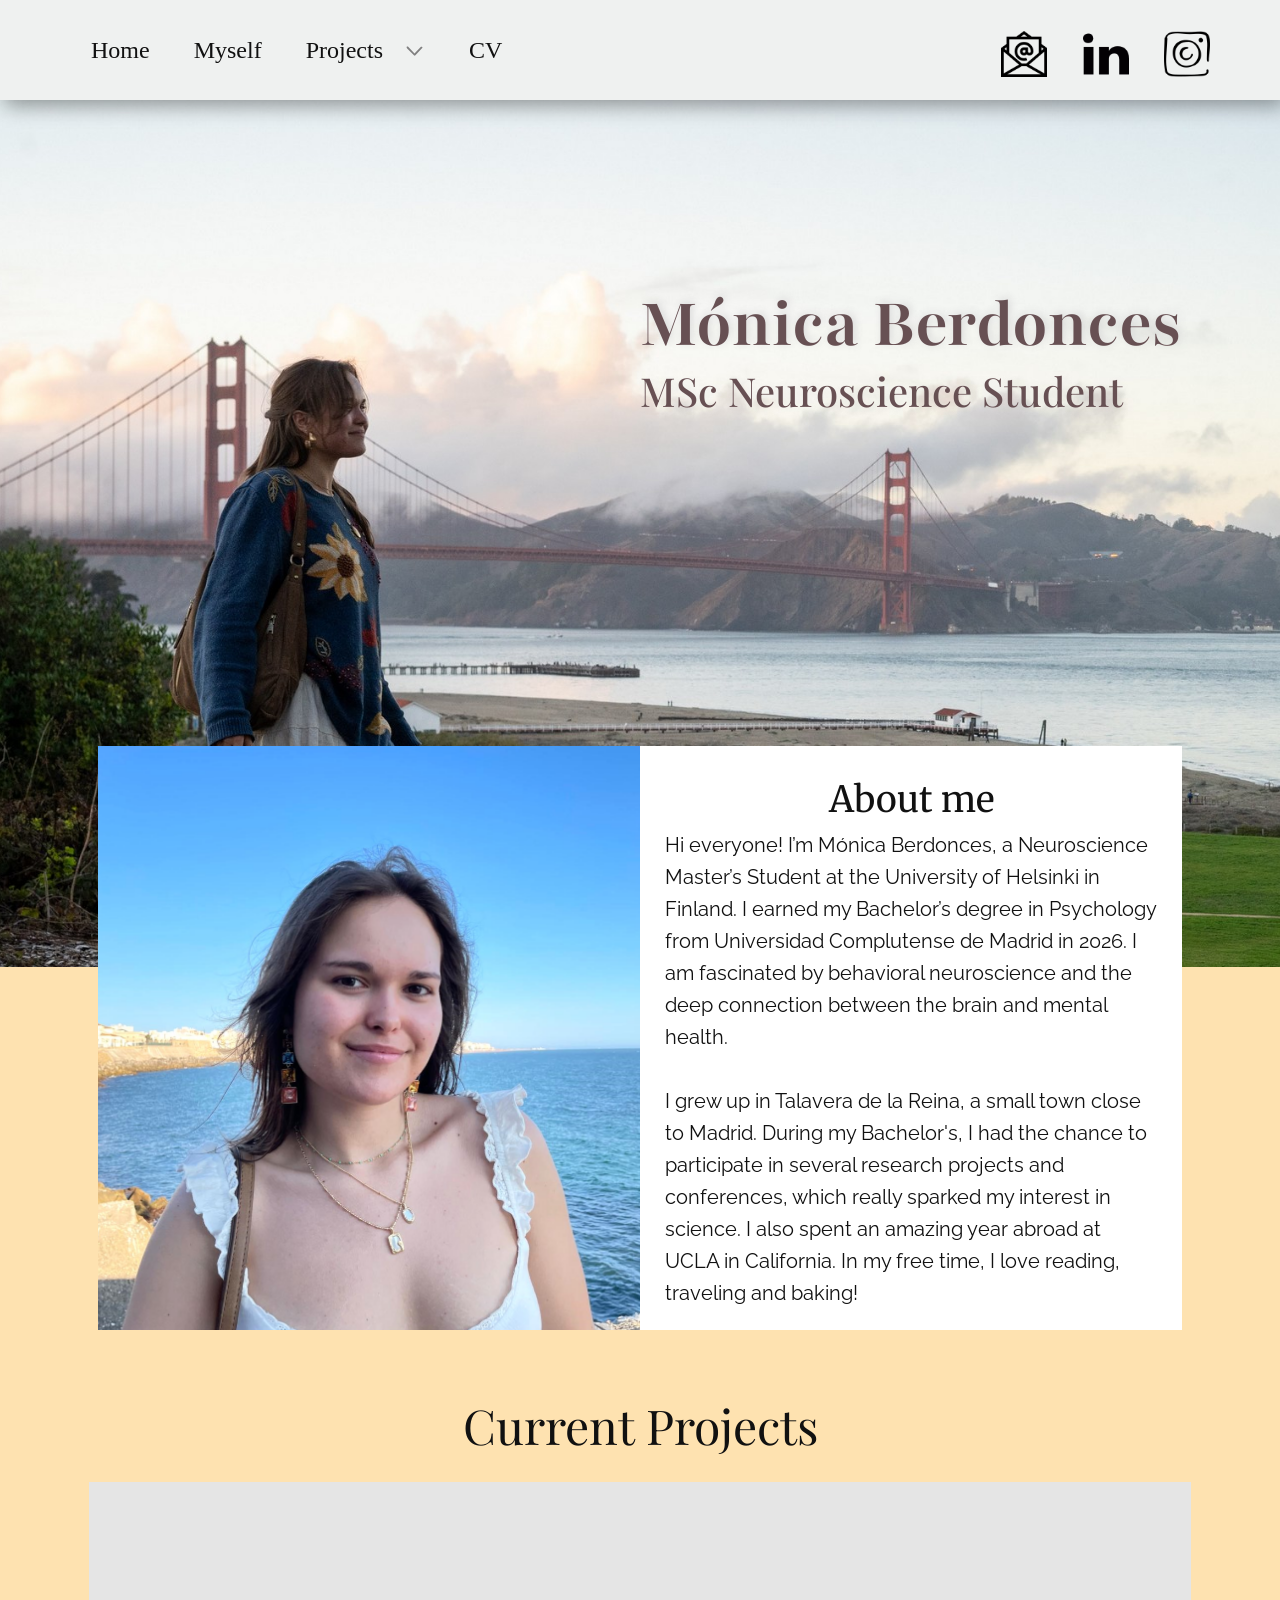
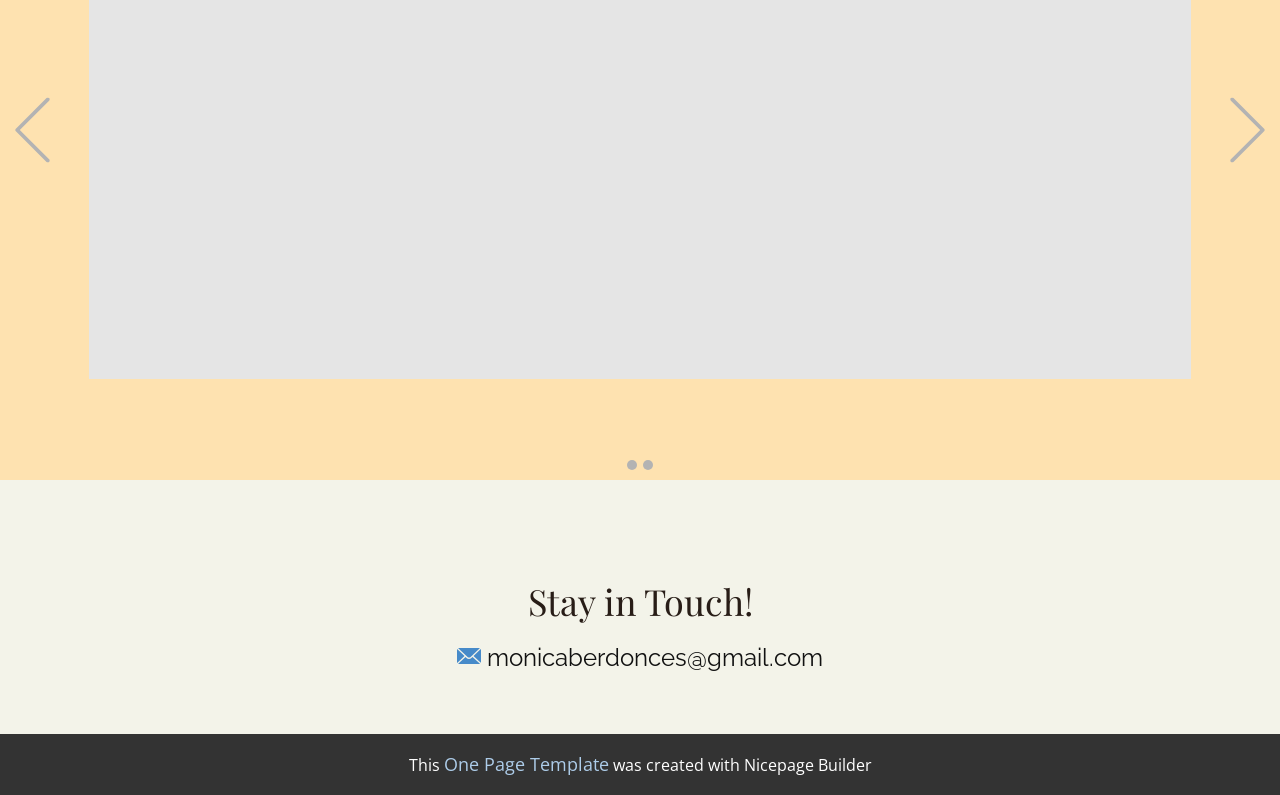
==== index.html @ 680c2432 "Add files via upload" ====
﻿<!DOCTYPE html>
<html style="font-size: 16px;" lang="es"><head>
    <meta name="viewport" content="width=device-width, initial-scale=1.0">
    <meta charset="utf-8">
    <meta name="keywords" content="Current Projects">
    <meta name="description" content="">
    <title>Home</title>
    <link rel="stylesheet" href="nicepage.css" media="screen">
<link rel="stylesheet" href="index.css" media="screen">
    <script class="u-script" type="text/javascript" src="jquery.js" defer=""></script>
    <script class="u-script" type="text/javascript" src="nicepage.js" defer=""></script>
    <meta name="generator" content="Nicepage 8.4.0, nicepage.com">
    
    
    
    
    
    
    <link id="u-page-google-font" rel="stylesheet" href="https://fonts.googleapis.com/css2?display=swap&amp;family=Roboto:ital,wght@0,100;0,200;0,300;0,400;0,500;0,600;0,700;0,800;0,900;1,100;1,200;1,300;1,400;1,500;1,600;1,700;1,800;1,900&amp;family=Open+Sans:ital,wght@0,300;0,400;0,500;0,600;0,700;0,800;1,300;1,400;1,500;1,600;1,700;1,800&amp;family=Playfair+Display:ital,wght@0,400;0,500;0,600;0,700;0,800;0,900;1,400;1,500;1,600;1,700;1,800;1,900&amp;family=Merriweather:ital,wght@0,300;0,400;0,500;0,600;0,700;0,800;0,900;1,300;1,400;1,500;1,600;1,700;1,800;1,900&amp;family=Raleway:ital,wght@0,100;0,200;0,300;0,400;0,500;0,600;0,700;0,800;0,900;1,100;1,200;1,300;1,400;1,500;1,600;1,700;1,800;1,900&amp;family=Playfair:ital,wght@0,300;0,400;0,500;0,600;0,700;0,800;0,900;1,300;1,400;1,500;1,600;1,700;1,800;1,900">
    <script type="application/ld+json">{
		"@context": "http://schema.org",
		"@type": "Organization",
		"name": "",
		"sameAs": [
				"mailto:monicaberdonces@gmail.com",
				"https://www.linkedin.com/in/m%C3%B3nica-c%C3%A9spedes-berdonces-22176a174/",
				"https://www.instagram.com/_spinelli.m_/"
		]
}</script>
    <meta name="theme-color" content="#478ac9">
    <meta property="og:title" content="Home">
    <meta property="og:type" content="website">
  <meta data-intl-tel-input-cdn-path="intlTelInput/"></head>
  <body data-home-page="Home.html" data-home-page-title="Home" data-path-to-root="/" data-include-products="false" class="u-body u-clearfix u-xl-mode" data-lang="es"><header class="u-box-shadow u-clearfix u-custom-color-8 u-header u-sticky u-sticky-3488 u-header" id="header"><div class="u-clearfix u-sheet u-valign-middle-lg u-valign-middle-md u-valign-middle-sm u-sheet-1">
        <nav class="u-align-left u-dropdown-icon u-menu u-menu-dropdown u-offcanvas u-menu-1" role="navigation" data-responsive-from="MD">
          <div class="menu-collapse u-custom-font u-font-georgia" style="font-size: 1.5rem;">
            <a class="u-button-style u-custom-border u-hamburger-link u-nav-link" href="#" tabindex="-1" aria-label="Open menu" aria-controls="4e5d">
              <svg class="u-svg-link" preserveAspectRatio="xMidYMin slice" viewBox="0 0 302 302" style=""><use xlink:href="#svg-8a8f"></use></svg>
              <svg xmlns="http://www.w3.org/2000/svg" xmlns:xlink="http://www.w3.org/1999/xlink" version="1.1" id="svg-8a8f" x="0px" y="0px" viewBox="0 0 302 302" style="enable-background:new 0 0 302 302;" xml:space="preserve" class="u-svg-content"><g><rect y="36" width="302" height="30"></rect><rect y="236" width="302" height="30"></rect><rect y="136" width="302" height="30"></rect>
</g><g></g><g></g><g></g><g></g><g></g><g></g><g></g><g></g><g></g><g></g><g></g><g></g><g></g><g></g><g></g></svg>
            </a>
          </div>
          <div class="u-custom-menu u-nav-container">
            <ul role="menubar" class="u-custom-font u-font-georgia u-nav u-unstyled u-nav-1"><li role="none" class="u-nav-item"><a role="menuitem" class="u-button-style u-nav-link u-nav-link-2" href="index.html">Home</a>
</li><li role="none" class="u-nav-item"><a role="menuitem" class="u-button-style u-nav-link u-nav-link-2" href="Myself.html">Myself</a>
</li><li role="none" class="u-nav-item"><a role="menuitem" class="u-button-style u-nav-link u-nav-link-2" href="Projects.html">Projects</a><div class="u-nav-popup"><ul role="menu" class="u-custom-font u-font-raleway u-h-spacing-21 u-nav u-unstyled u-v-spacing-10 u-nav-2" aria-label="Projects menu"><li role="none" class="u-nav-item"><a tabindex="-1" role="menuitem" class="u-button-style u-color-var u-nav-link" href="Projects.html#block-11" data-page-id="2418008076" style="--color-var: #adcce999;">kkjkj</a>
</li></ul>
</div>
</li><li role="none" class="u-nav-item"><a role="menuitem" class="u-button-style u-nav-link u-nav-link-2" href="CV.html">CV</a>
</li></ul>
          </div>
          <div class="u-custom-menu u-nav-container-collapse" id="4e5d" role="region" aria-label="Menu panel">
            <div class="u-align-center u-black u-container-align-center u-container-style u-inner-container-layout u-opacity u-opacity-95 u-sidenav u-sidenav-1">
              <div class="u-inner-container-layout u-sidenav-overflow">
                <div class="u-menu-close" tabindex="-1" aria-label="Close menu"></div>
                <ul class="u-align-center u-nav u-popupmenu-items u-unstyled u-nav-3" role="menubar"><li role="none" class="u-nav-item"><a role="menuitem" class="u-button-style u-nav-link" href="index.html">Home</a>
</li><li role="none" class="u-nav-item"><a role="menuitem" class="u-button-style u-nav-link" href="Myself.html">Myself</a>
</li><li role="none" class="u-nav-item"><a role="menuitem" class="u-button-style u-nav-link" href="Projects.html">Projects</a><div class="u-nav-popup"><ul role="menu" class="u-custom-font u-font-raleway u-h-spacing-21 u-nav u-unstyled u-v-spacing-10 u-nav-4" aria-label="Projects menu"><li role="none" class="u-nav-item"><a tabindex="-1" role="menuitem" class="u-button-style u-nav-link" href="Projects.html#block-11" data-page-id="2418008076">kkjkj</a>
</li></ul>
</div>
</li><li role="none" class="u-nav-item"><a role="menuitem" class="u-button-style u-nav-link" href="CV.html">CV</a>
</li></ul>
              </div>
            </div>
            <div class="u-black u-menu-overlay u-opacity u-opacity-70"></div>
          </div>
          <style class="menu-style">@media (max-width: 939px) {
                    [data-responsive-from="MD"] .u-nav-container {
                        display: none;
                    }
                    [data-responsive-from="MD"] .menu-collapse {
                        display: block;
                    }
                }</style>
        </nav>
        <div class="u-social-icons u-social-icons-1">
          <a class="u-social-url" title="Email" target="_blank" href="mailto:monicaberdonces@gmail.com"><span class="u-file-icon u-icon u-social-facebook u-social-icon u-icon-1"><img src="images/1917716.png" alt=""></span>
          </a>
          <a class="u-social-url" title="Linkedin" target="_blank" href="https://www.linkedin.com/in/m%C3%B3nica-c%C3%A9spedes-berdonces-22176a174/"><span class="u-file-icon u-icon u-social-icon u-social-twitter u-icon-2"><img src="images/2397.png" alt=""></span>
          </a>
          <a class="u-social-url" title="Instagram" target="_blank" href="https://www.instagram.com/_spinelli.m_/"><span class="u-file-icon u-icon u-social-icon u-social-instagram u-icon-3"><img src="images/5618785.png" alt=""></span>
          </a>
        </div>
      </div></header>
    <section class="u-clearfix u-image u-section-1" id="block-1" data-image-width="4898" data-image-height="3265">
      <div class="u-clearfix u-sheet u-sheet-1">
        <p class="u-custom-font u-small-text u-text u-text-custom-color-5 u-text-variant u-text-1">Mónica Berdonces</p>
        <p class="u-custom-font u-font-playfair-display u-small-text u-text u-text-custom-color-5 u-text-variant u-text-2">MSc Neuroscience Student </p>
      </div>
    </section>
    <section class="u-clearfix u-custom-color-15 u-section-2" id="block-2">
      <div class="u-clearfix u-sheet u-sheet-1">
        <div class="u-container-style u-group u-shape-rectangle u-white u-group-1" data-image-width="1200" data-image-height="1600">
          <div class="u-container-layout u-container-layout-1">
            <p class="u-custom-font u-font-merriweather u-text u-text-default u-text-1"> About me</p>
            <p class="u-align-left u-custom-font u-font-raleway u-text u-text-2"><b><span style="font-weight: 400;">Hi everyo</span><span style="font-weight: 400;">ne! I’m Mónica Berdonces, a Neuroscience Master’s Student at the University of Helsinki in Finland. I earned my Bachelor’s degree in Psychology from Universidad Complutense de Madrid in 2026. I am fascinated by behavioral neuroscience and the deep connection between the brain and mental health.<br>
                  <br>I grew up in Talavera de la Reina, a small town close to Madrid. During my Bachelor's, I had the chance to participate in several research projects and conferences, which really sparked my interest in science. I also spent an amazing year abroad at UCLA in California. In my free time, I love reading, traveling and baking!</span></b>
            </p>
          </div>
        </div>
        <div class="u-container-style u-group u-image u-image-1" data-image-width="1200" data-image-height="1600">
          <div class="u-container-layout u-container-layout-2"></div>
        </div>
      </div>
    </section>
    <section class="u-carousel u-slide u-block-354d-1" id="carousel-0ed1" data-interval="5000" data-u-ride="carousel">
      <ol class="u-absolute-hcenter u-carousel-indicators u-block-354d-2">
        <li data-u-target="#carousel-0ed1" data-u-slide-to="0" class="u-active u-grey-30 u-shape-circle" style="width: 10px; height: 10px;"></li>
        <li data-u-target="#carousel-0ed1" class="u-grey-30 u-shape-circle" style="width: 10px; height: 10px;" data-u-slide-to="1"></li>
      </ol>
      <div class="u-carousel-inner" role="listbox">
        <div class="u-active u-carousel-item u-clearfix u-custom-color-15 u-section-3-1">
          <div class="u-clearfix u-sheet u-sheet-1">
            <h2 class="u-custom-font u-font-playfair-display u-text u-text-default u-text-1">Current Projects</h2>
            <div class="u-container-style u-grey-10 u-group u-group-1">
              <div class="u-container-layout u-container-layout-1"></div>
            </div>
          </div>
        </div>
        <div class="u-carousel-item u-clearfix u-section-3-2">
          <div class="u-clearfix u-sheet u-sheet-1"></div>
        </div>
      </div>
      <a class="u-absolute-vcenter u-carousel-control u-carousel-control-prev u-text-grey-30 u-block-354d-3" href="#carousel-0ed1" role="button" data-u-slide="prev"><span aria-hidden="true">
          <svg class="u-svg-link" viewBox="0 0 477.175 477.175"><path d="M145.188,238.575l215.5-215.5c5.3-5.3,5.3-13.8,0-19.1s-13.8-5.3-19.1,0l-225.1,225.1c-5.3,5.3-5.3,13.8,0,19.1l225.1,225
                    c2.6,2.6,6.1,4,9.5,4s6.9-1.3,9.5-4c5.3-5.3,5.3-13.8,0-19.1L145.188,238.575z"></path></svg></span><span class="sr-only">Previous</span>
      </a>
      <a class="u-absolute-vcenter u-carousel-control u-carousel-control-next u-text-grey-30 u-block-354d-4" href="#carousel-0ed1" role="button" data-u-slide="next"><span aria-hidden="true">
          <svg class="u-svg-link" viewBox="0 0 477.175 477.175"><path d="M360.731,229.075l-225.1-225.1c-5.3-5.3-13.8-5.3-19.1,0s-5.3,13.8,0,19.1l215.5,215.5l-215.5,215.5
                    c-5.3,5.3-5.3,13.8,0,19.1c2.6,2.6,6.1,4,9.5,4c3.4,0,6.9-1.3,9.5-4l225.1-225.1C365.931,242.875,365.931,234.275,360.731,229.075z"></path></svg></span><span class="sr-only">Siguiente</span>
      </a>
    </section>
    
    
    
    
    <footer class="u-align-center u-clearfix u-container-align-center u-custom-color-11 u-footer u-footer" id="footer"><div class="u-clearfix u-sheet u-sheet-1">
        <p class="u-custom-font u-font-playfair-display u-text u-text-custom-color-6 u-text-default u-text-1">Stay in Touch!</p>
        <a href="mailto:monicaberdonces@gmail.com" class="u-active-none u-btn u-btn-rectangle u-button-style u-custom-font u-font-raleway u-hover-none u-none u-text-body-color u-btn-1"><span class="u-icon u-icon-1"><svg class="u-svg-content" viewBox="0 0 24 16" x="0px" y="0px" style="width: 1em; height: 1em;"><path fill="currentColor" d="M23.8,1.1l-7.3,6.8l7.3,6.8c0.1-0.2,0.2-0.6,0.2-0.9V2C24,1.7,23.9,1.4,23.8,1.1z M21.8,0H2.2
	c-0.4,0-0.7,0.1-1,0.2L10.6,9c0.8,0.8,2.2,0.8,3,0l9.2-8.7C22.6,0.1,22.2,0,21.8,0z M0.2,1.1C0.1,1.4,0,1.7,0,2V14
	c0,0.3,0.1,0.6,0.2,0.9l7.3-6.8L0.2,1.1z M15.5,9l-1.1,1c-1.3,1.2-3.6,1.2-4.9,0l-1-1l-7.3,6.8c0.2,0.1,0.6,0.2,1,0.2H22
	c0.4,0,0.6-0.1,1-0.2L15.5,9z"></path></svg></span>&nbsp;monicaberdonces@gmail.com
        </a>
      </div></footer>
    <section class="u-backlink u-clearfix u-grey-80"> This <a href="https://nicepage.com/one-page-template">One Page Template</a> was created with Nicepage Builder 
    </section>
  
</body></html>
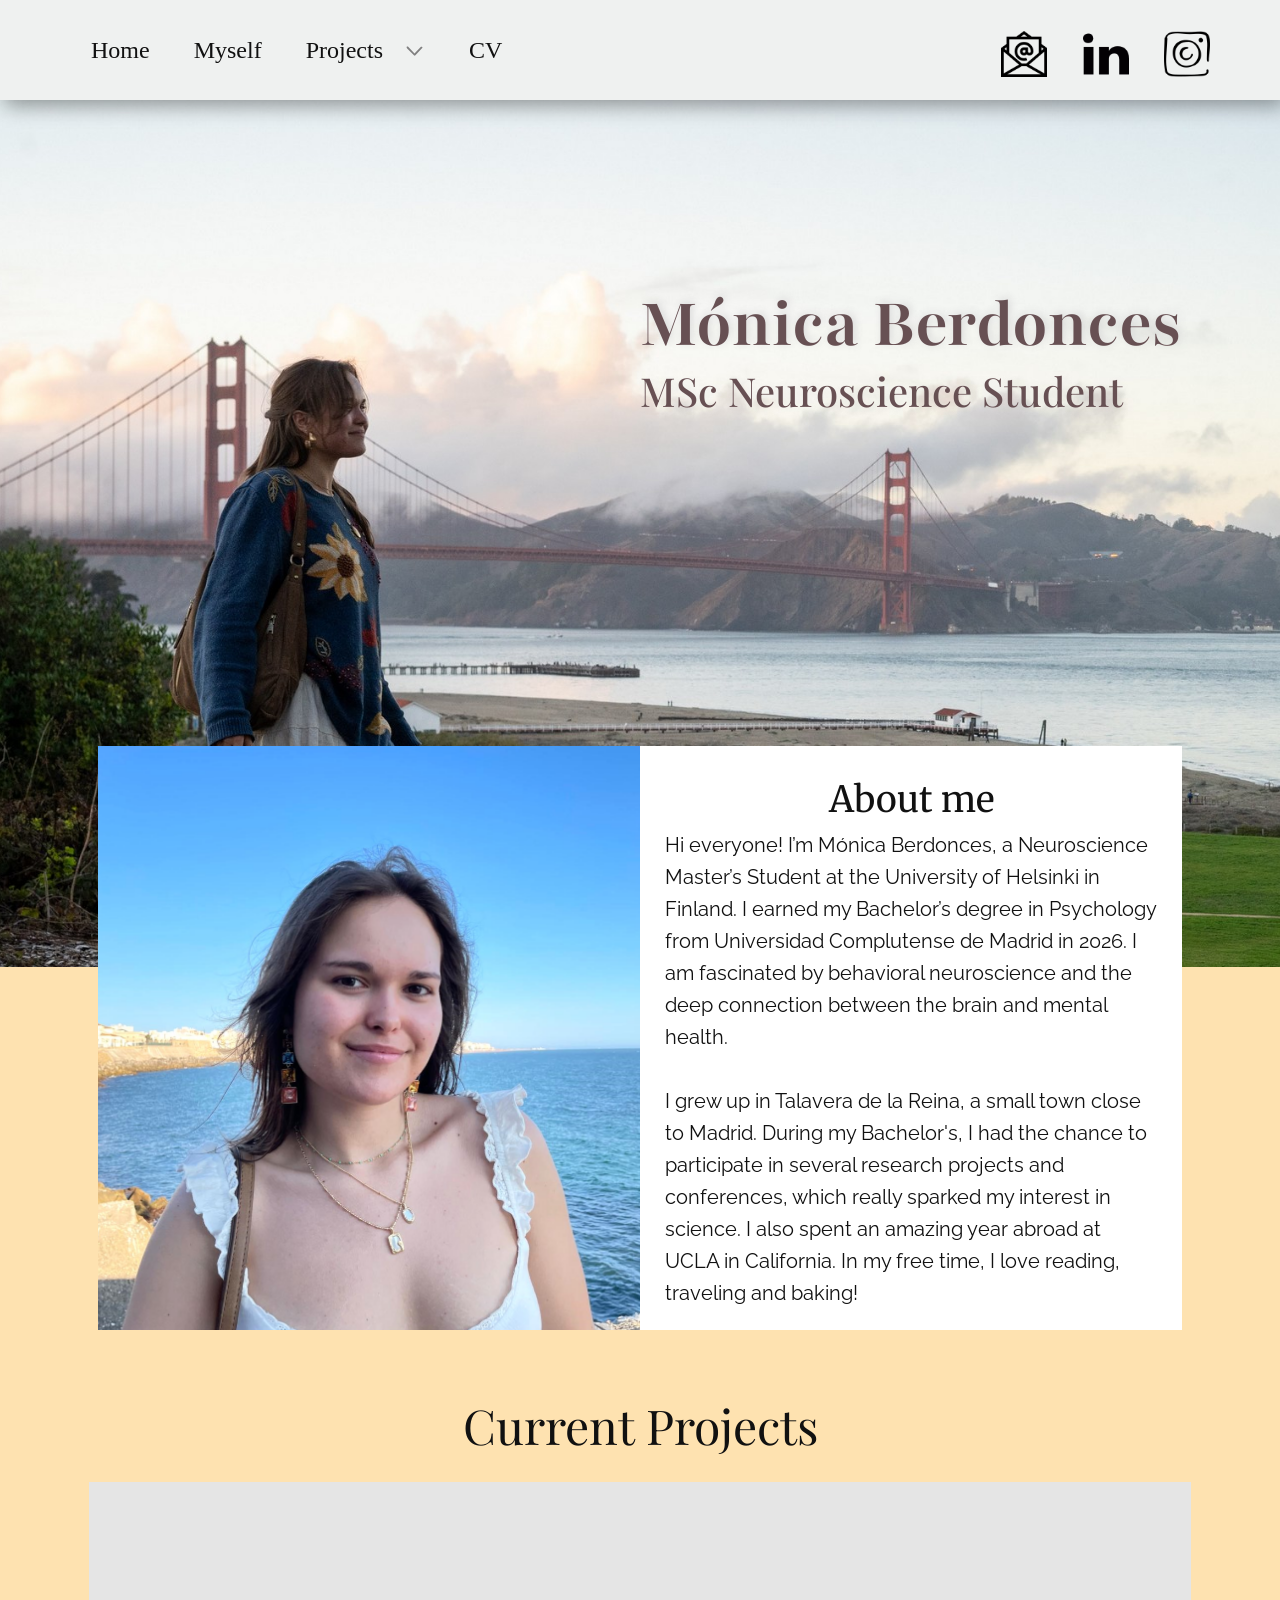
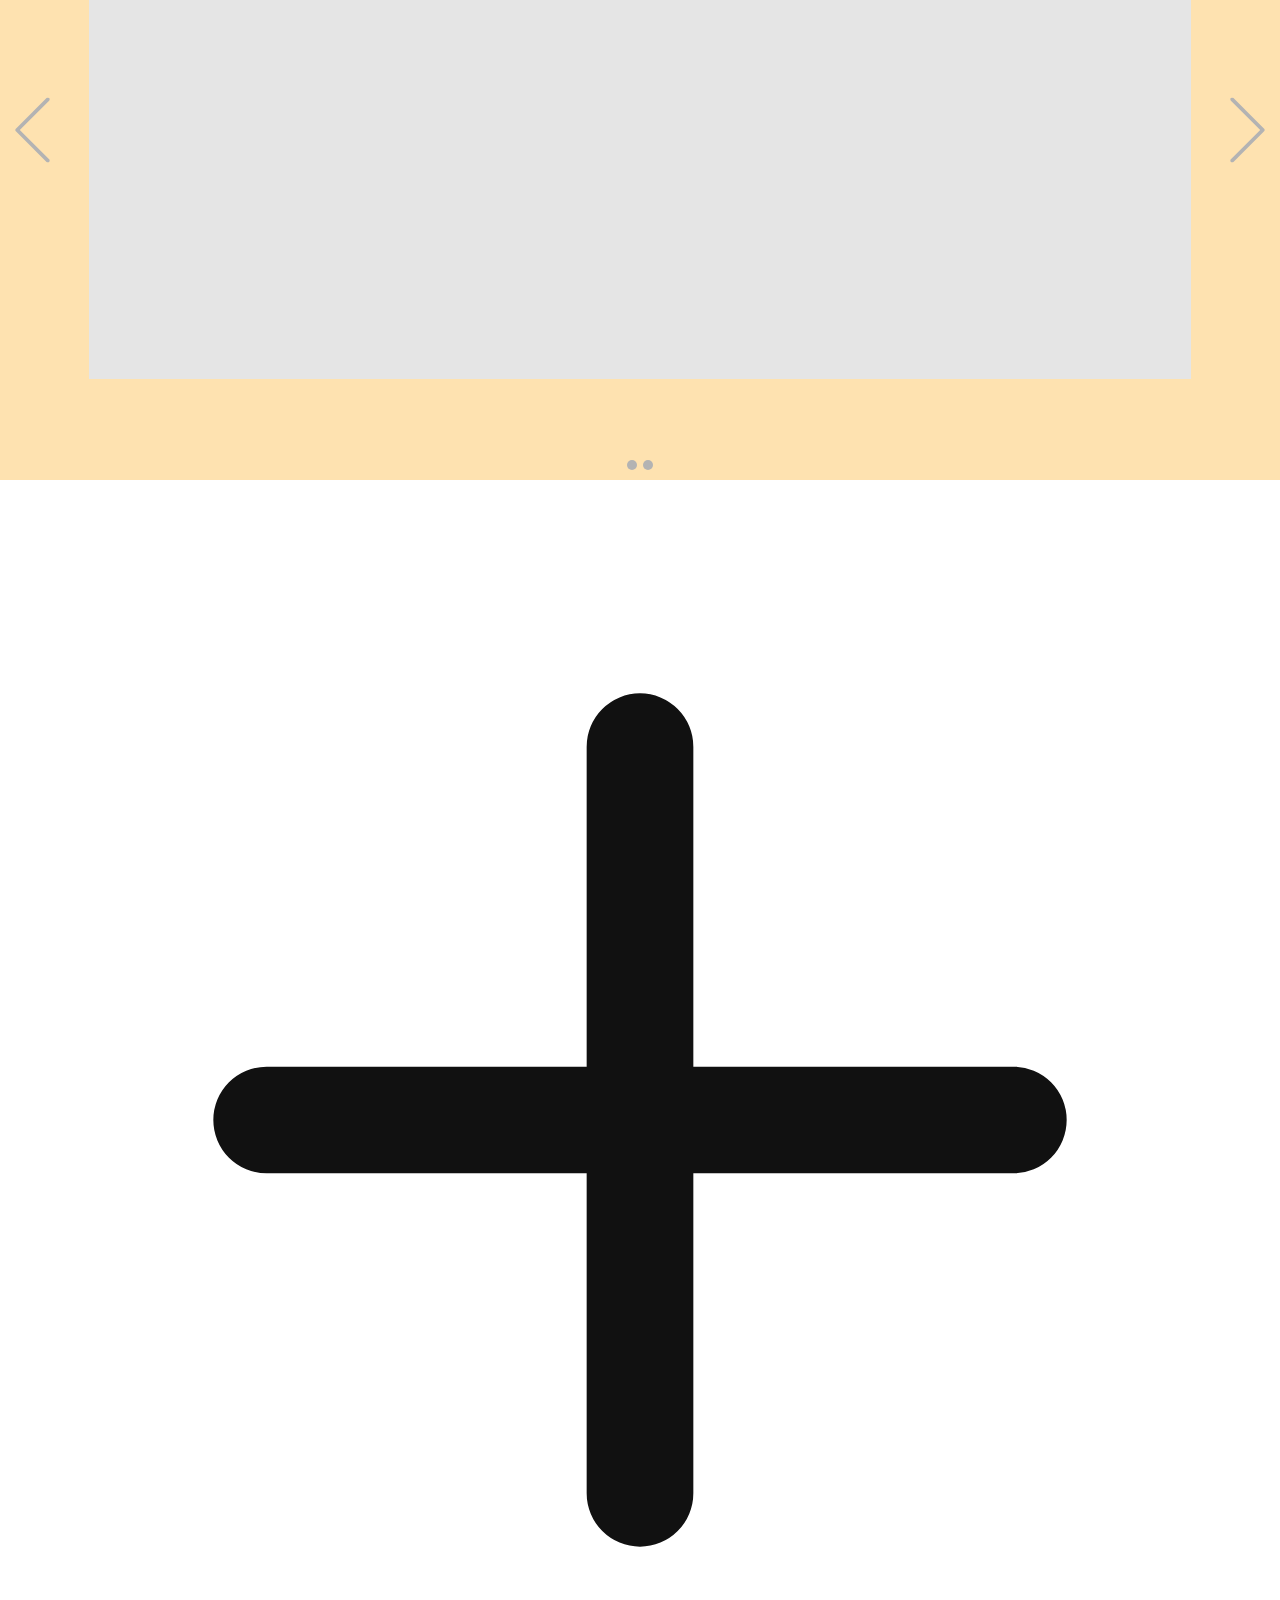
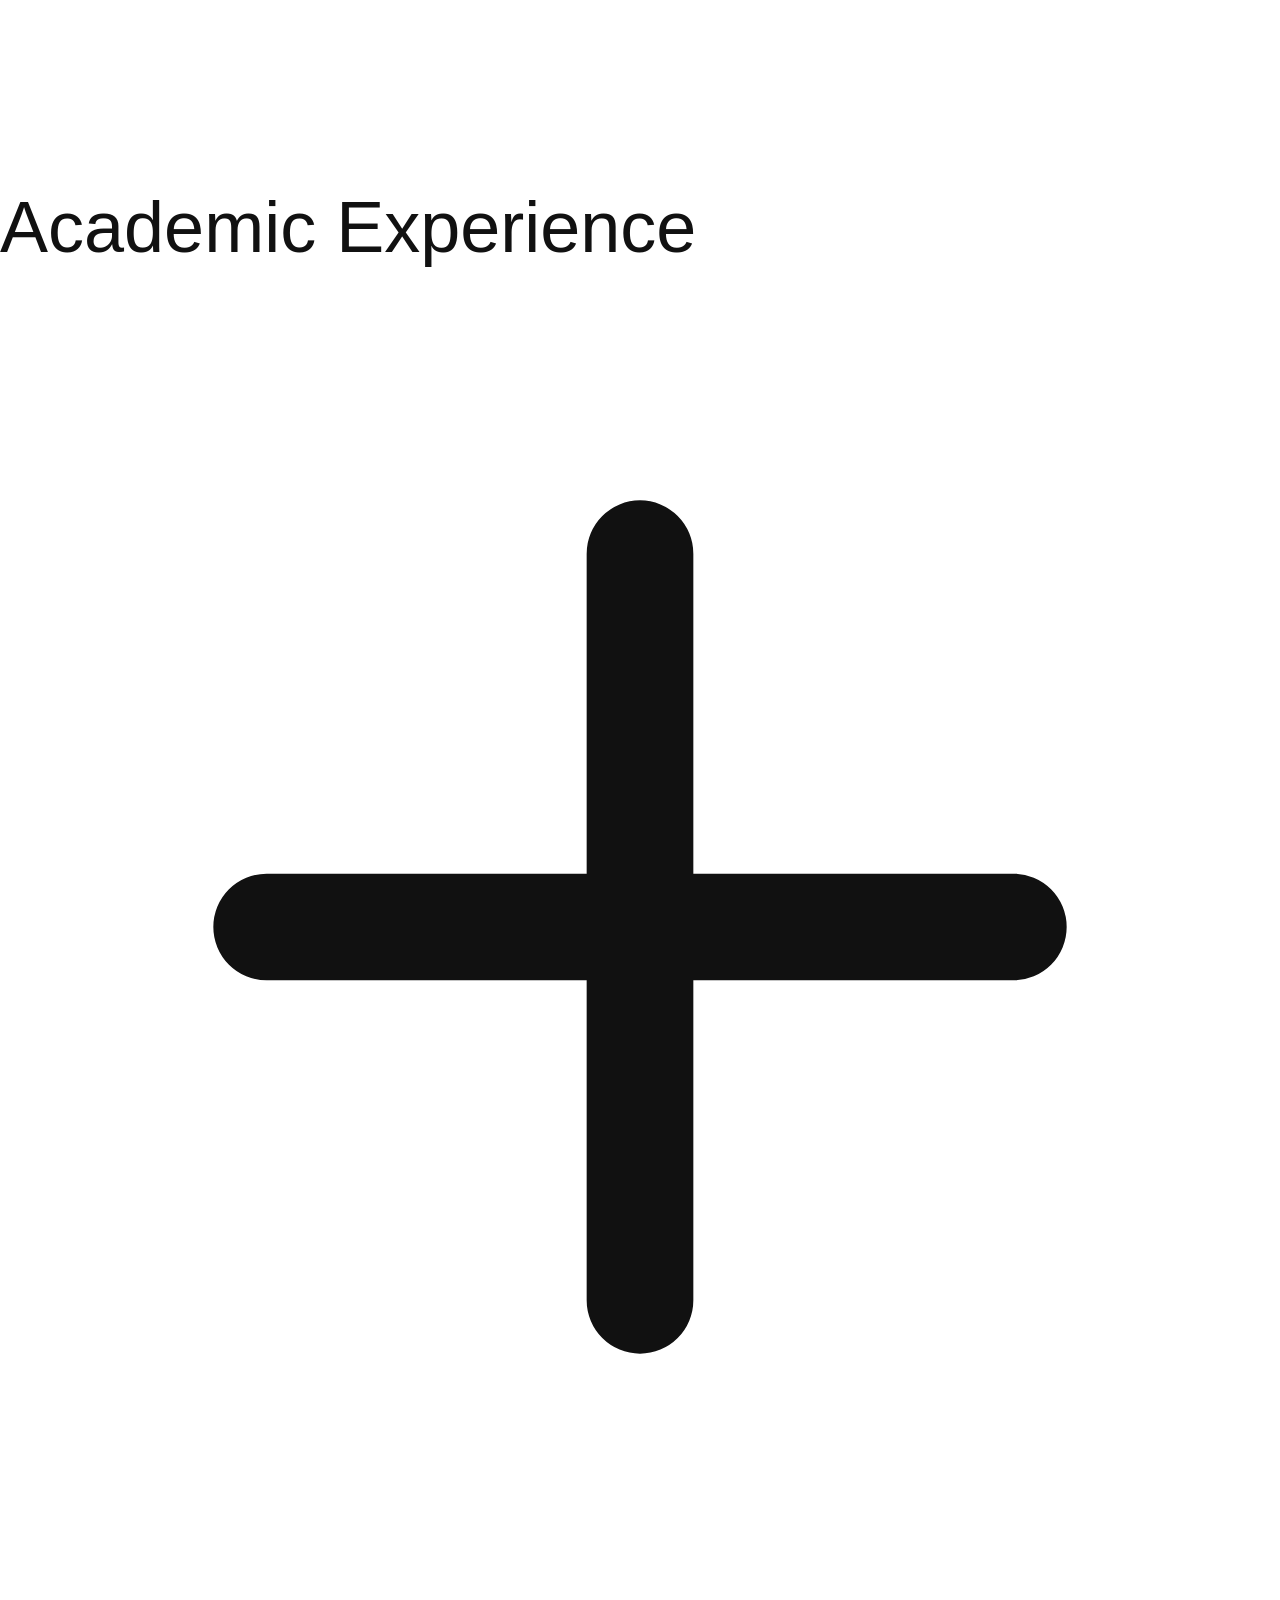
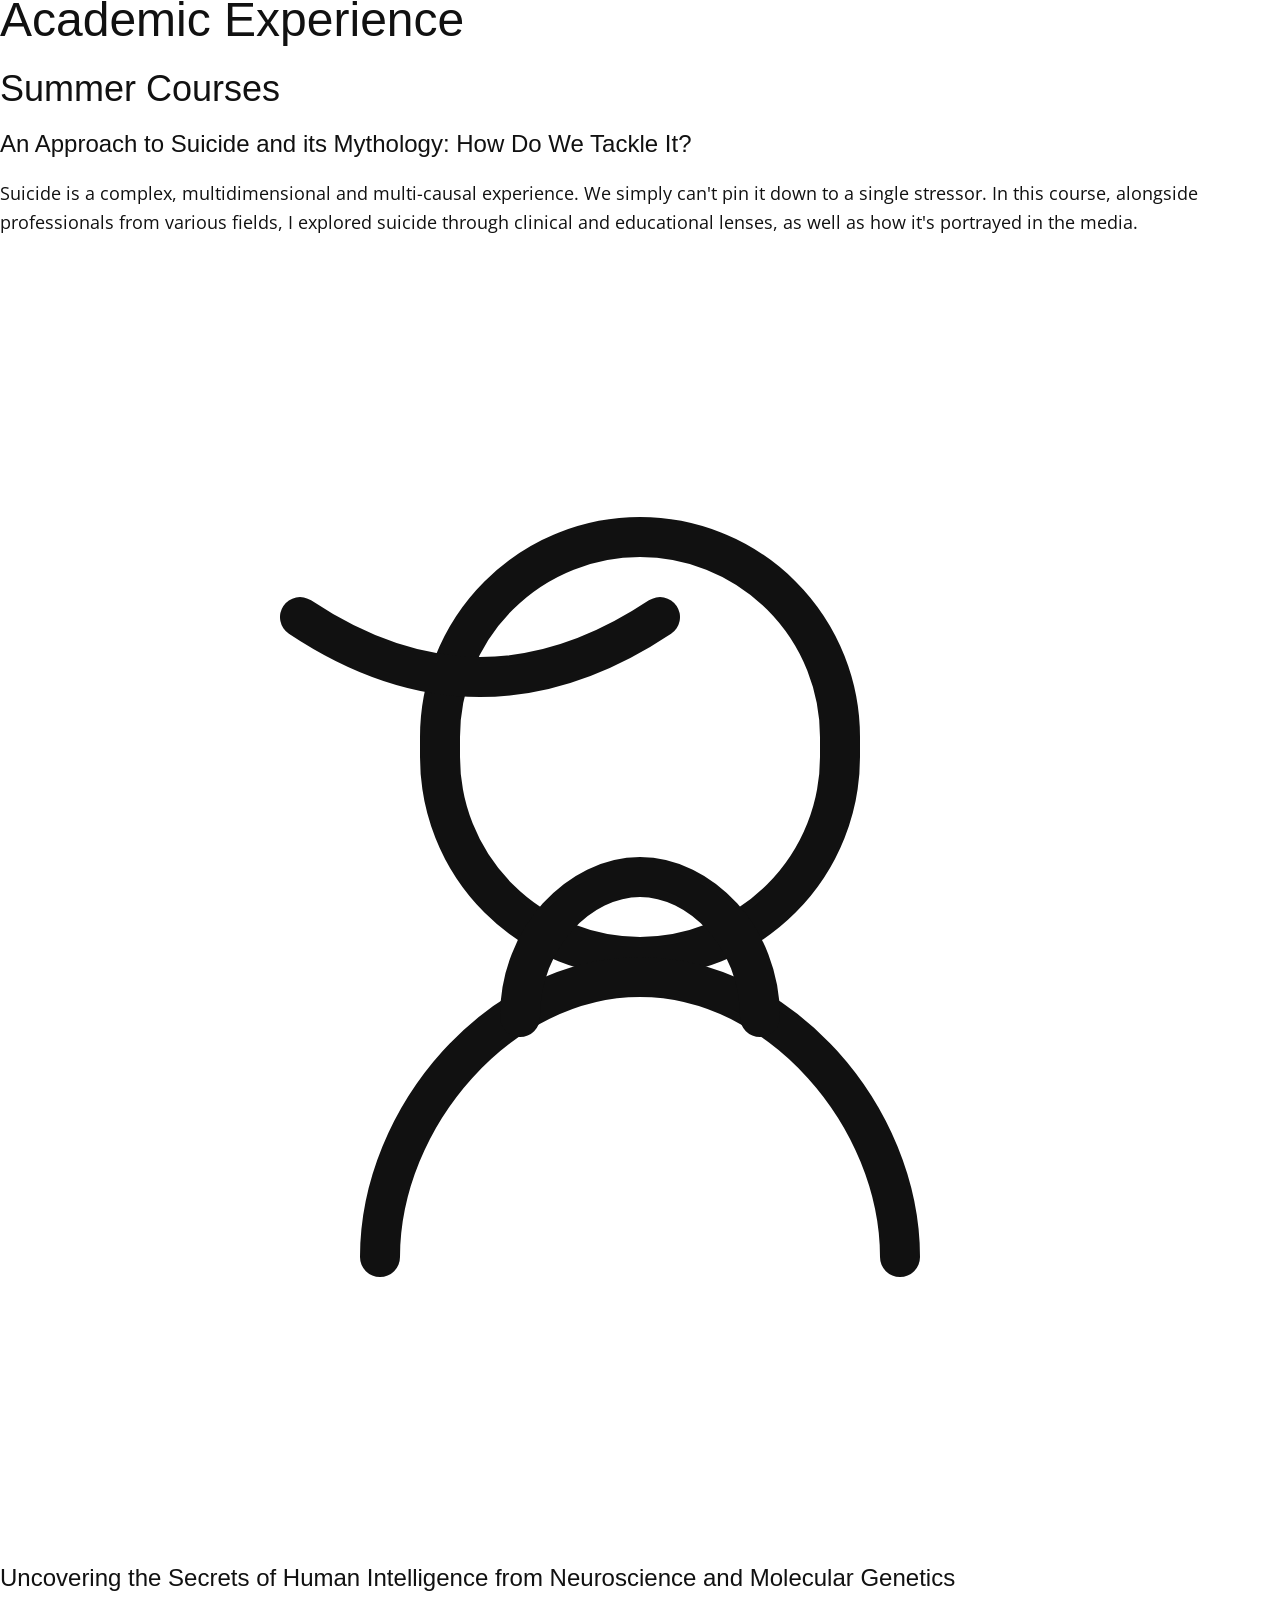
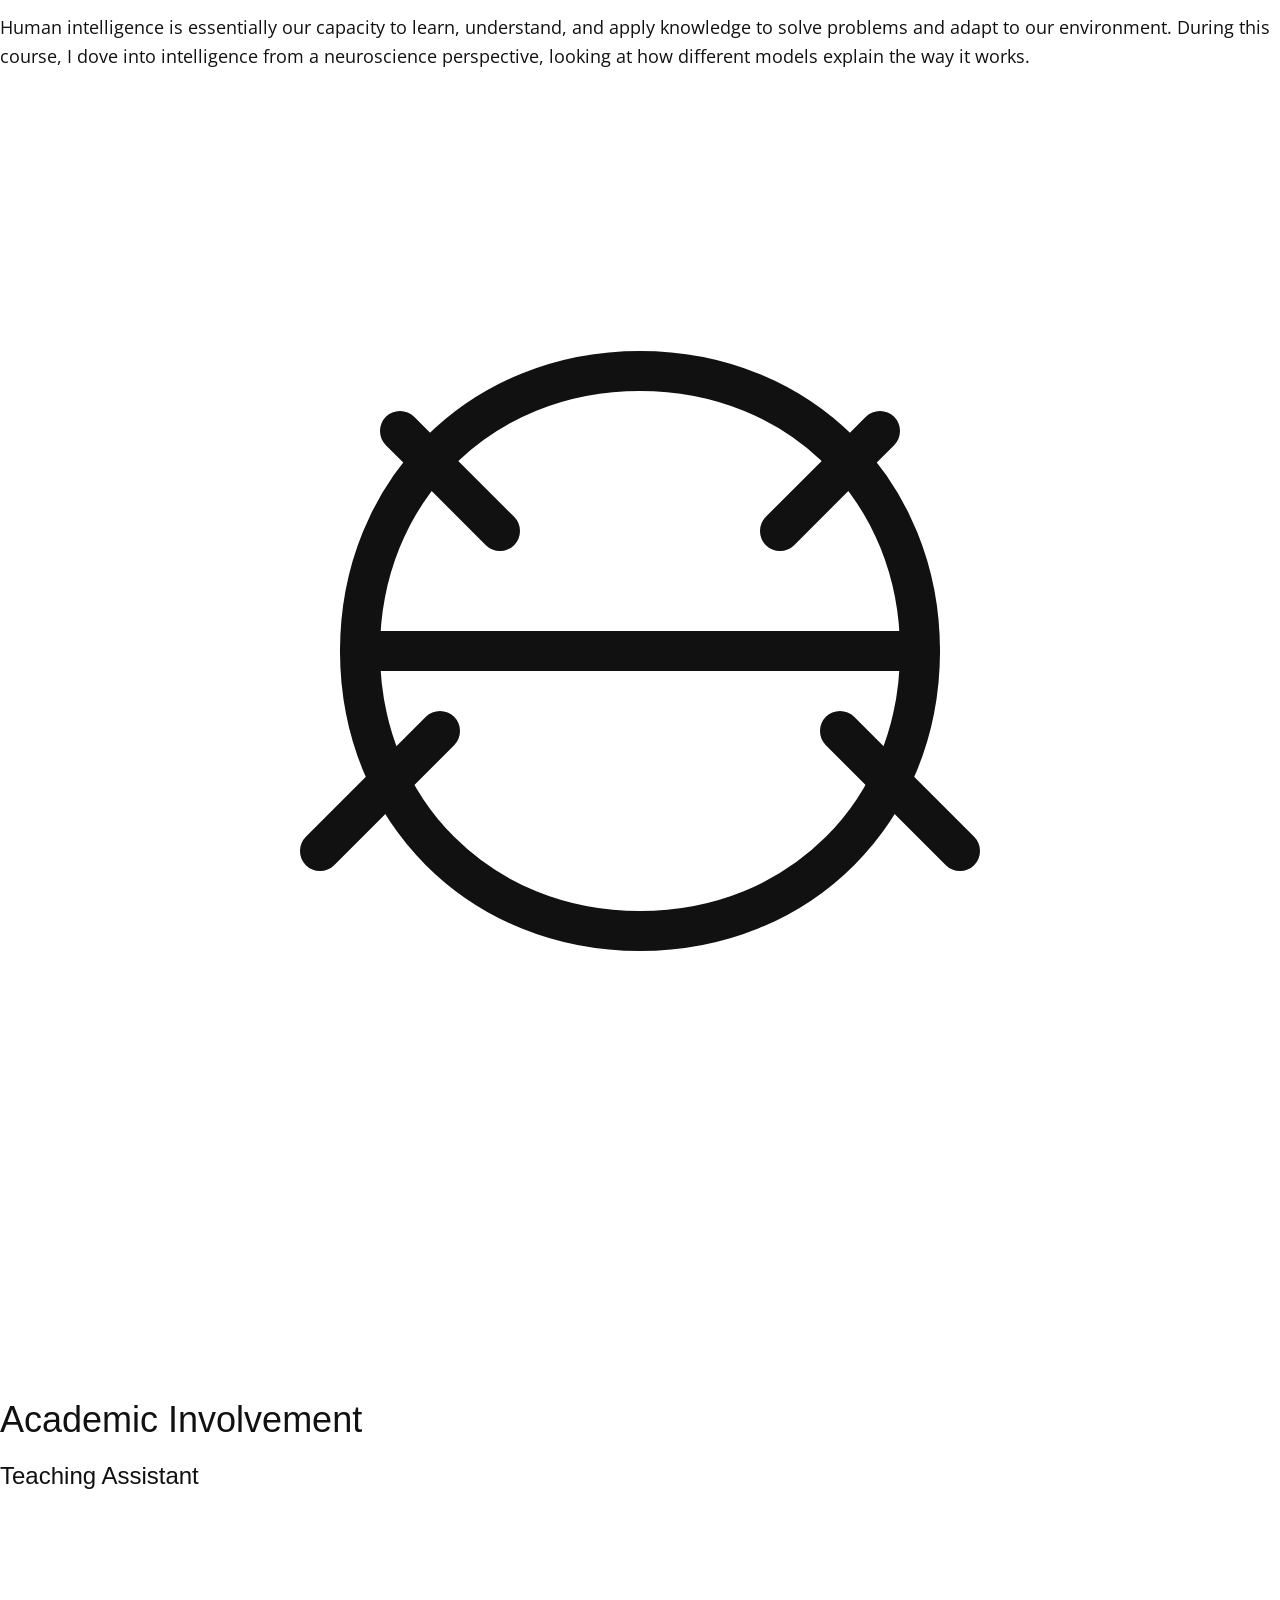
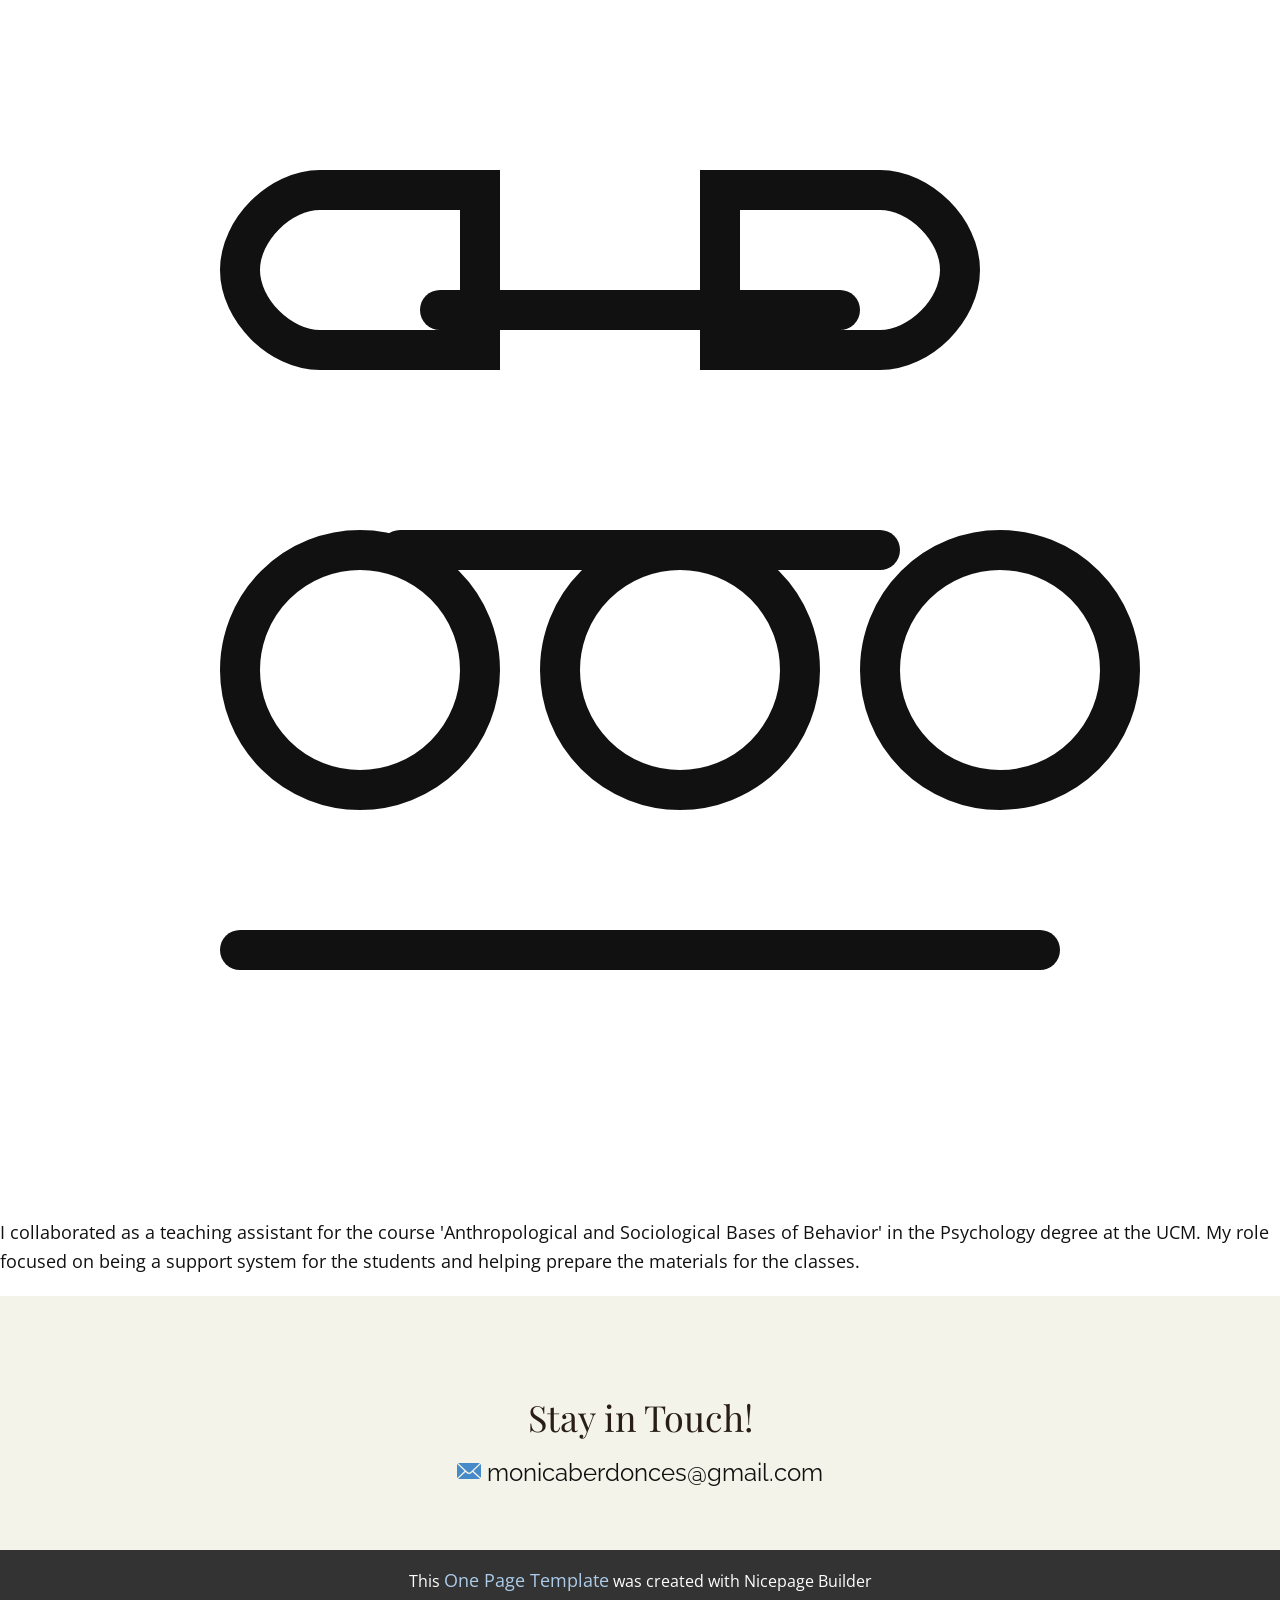
==== commit d377d624: "Add files via upload" ====
--- a/index.html
+++ b/index.html
@@ -130,10 +130,56 @@
                     c-5.3,5.3-5.3,13.8,0,19.1c2.6,2.6,6.1,4,9.5,4c3.4,0,6.9-1.3,9.5-4l225.1-225.1C365.931,242.875,365.931,234.275,360.731,229.075z"></path></svg></span><span class="sr-only">Siguiente</span>
       </a>
     </section>
-    
-    
-    
-    
+    <section class="academic-experience" id="academic-experience">
+      <div class="academic-experience__topbar">
+        <div class="academic-experience__topbar-row">
+          <div class="academic-experience__topbar-icon academic-experience__topbar-icon--left" aria-hidden="true">
+            <svg viewBox="0 0 24 24" fill="none" xmlns="http://www.w3.org/2000/svg"><path d="M12 5v14M5 12h14" stroke="currentColor" stroke-width="2" stroke-linecap="round"/></svg>
+          </div>
+          <h1>Academic Experience</h1>
+        </div>
+        <div class="academic-experience__topbar-row academic-experience__topbar-row--bottom">
+          <div class="academic-experience__topbar-icon academic-experience__topbar-icon--center" aria-hidden="true">
+            <svg viewBox="0 0 24 24" fill="none" xmlns="http://www.w3.org/2000/svg"><path d="M12 5v14M5 12h14" stroke="currentColor" stroke-width="2" stroke-linecap="round"/></svg>
+          </div>
+        </div>
+      </div>
+      <div class="academic-experience__main">
+        <div class="academic-experience__title-group">
+          <h2>Academic Experience</h2>
+          <div class="academic-experience__title-underline"></div>
+        </div>
+        <div class="academic-experience__subsection">
+          <h3>Summer Courses</h3>
+          <div class="summer-courses-grid">
+            <div class="course-card">
+              <h4>An Approach to Suicide and its Mythology: How Do We Tackle It?</h4>
+              <p>Suicide is a complex, multidimensional and multi-causal experience. We simply can't pin it down to a single stressor. In this course, alongside professionals from various fields, I explored suicide through clinical and educational lenses, as well as how it's portrayed in the media.</p>
+              <div class="card-icon" aria-hidden="true">
+                <svg viewBox="0 0 64 64" fill="none" xmlns="http://www.w3.org/2000/svg"><path d="M32 14a10 10 0 0 1 10 10v1a10 10 0 0 1-20 0v-1a10 10 0 0 1 10-10Z" stroke="currentColor" stroke-width="2" stroke-linecap="round" stroke-linejoin="round"/><path d="M19 50c0-7 6-14 13-14s13 7 13 14" stroke="currentColor" stroke-width="2" stroke-linecap="round" stroke-linejoin="round"/><path d="M26 38c0-4 3-7 6-7s6 3 6 7" stroke="currentColor" stroke-width="2" stroke-linecap="round" stroke-linejoin="round"/><path d="M15 18c6 4 12 4 18 0" stroke="currentColor" stroke-width="2" stroke-linecap="round"/></svg>
+              </div>
+            </div>
+            <div class="course-card">
+              <h4>Uncovering the Secrets of Human Intelligence from Neuroscience and Molecular Genetics</h4>
+              <p>Human intelligence is essentially our capacity to learn, understand, and apply knowledge to solve problems and adapt to our environment. During this course, I dove into intelligence from a neuroscience perspective, looking at how different models explain the way it works.</p>
+              <div class="card-icon" aria-hidden="true">
+                <svg viewBox="0 0 64 64" fill="none" xmlns="http://www.w3.org/2000/svg"><path d="M18 28c0-8 6-14 14-14s14 6 14 14-6 14-14 14S18 36 18 28Z" stroke="currentColor" stroke-width="2" stroke-linecap="round" stroke-linejoin="round"/><path d="M18 28H46M25 22l-5-5M39 22l5-5M22 32l-6 6M42 32l6 6" stroke="currentColor" stroke-width="2" stroke-linecap="round" stroke-linejoin="round"/></svg>
+              </div>
+            </div>
+          </div>
+        </div>
+        <div class="academic-experience__subsection">
+          <h3>Academic Involvement</h3>
+          <div class="involvement-card">
+            <h4>Teaching Assistant</h4>
+            <div class="card-icon" aria-hidden="true">
+              <svg viewBox="0 0 64 64" fill="none" xmlns="http://www.w3.org/2000/svg"><path d="M18 44a6 6 0 1 1 0-12 6 6 0 0 1 0 12Z" stroke="currentColor" stroke-width="2"/><path d="M34 44a6 6 0 1 1 0-12 6 6 0 0 1 0 12Z" stroke="currentColor" stroke-width="2"/><path d="M50 44a6 6 0 1 1 0-12 6 6 0 0 1 0 12Z" stroke="currentColor" stroke-width="2"/><path d="M12 52h40" stroke="currentColor" stroke-width="2" stroke-linecap="round"/><path d="M20 32h24" stroke="currentColor" stroke-width="2" stroke-linecap="round"/><path d="M22 20h20" stroke="currentColor" stroke-width="2" stroke-linecap="round"/><path d="M12 18c0-2 2-4 4-4h8v8h-8c-2 0-4-2-4-4ZM48 18c0-2-2-4-4-4h-8v8h8c2 0 4-2 4-4Z" stroke="currentColor" stroke-width="2" fill="none"/></svg>
+            </div>
+            <p>I collaborated as a teaching assistant for the course 'Anthropological and Sociological Bases of Behavior' in the Psychology degree at the UCM. My role focused on being a support system for the students and helping prepare the materials for the classes.</p>
+          </div>
+        </div>
+      </div>
+    </section>
     <footer class="u-align-center u-clearfix u-container-align-center u-custom-color-11 u-footer u-footer" id="footer"><div class="u-clearfix u-sheet u-sheet-1">
         <p class="u-custom-font u-font-playfair-display u-text u-text-custom-color-6 u-text-default u-text-1">Stay in Touch!</p>
         <a href="mailto:monicaberdonces@gmail.com" class="u-active-none u-btn u-btn-rectangle u-button-style u-custom-font u-font-raleway u-hover-none u-none u-text-body-color u-btn-1"><span class="u-icon u-icon-1"><svg class="u-svg-content" viewBox="0 0 24 16" x="0px" y="0px" style="width: 1em; height: 1em;"><path fill="currentColor" d="M23.8,1.1l-7.3,6.8l7.3,6.8c0.1-0.2,0.2-0.6,0.2-0.9V2C24,1.7,23.9,1.4,23.8,1.1z M21.8,0H2.2
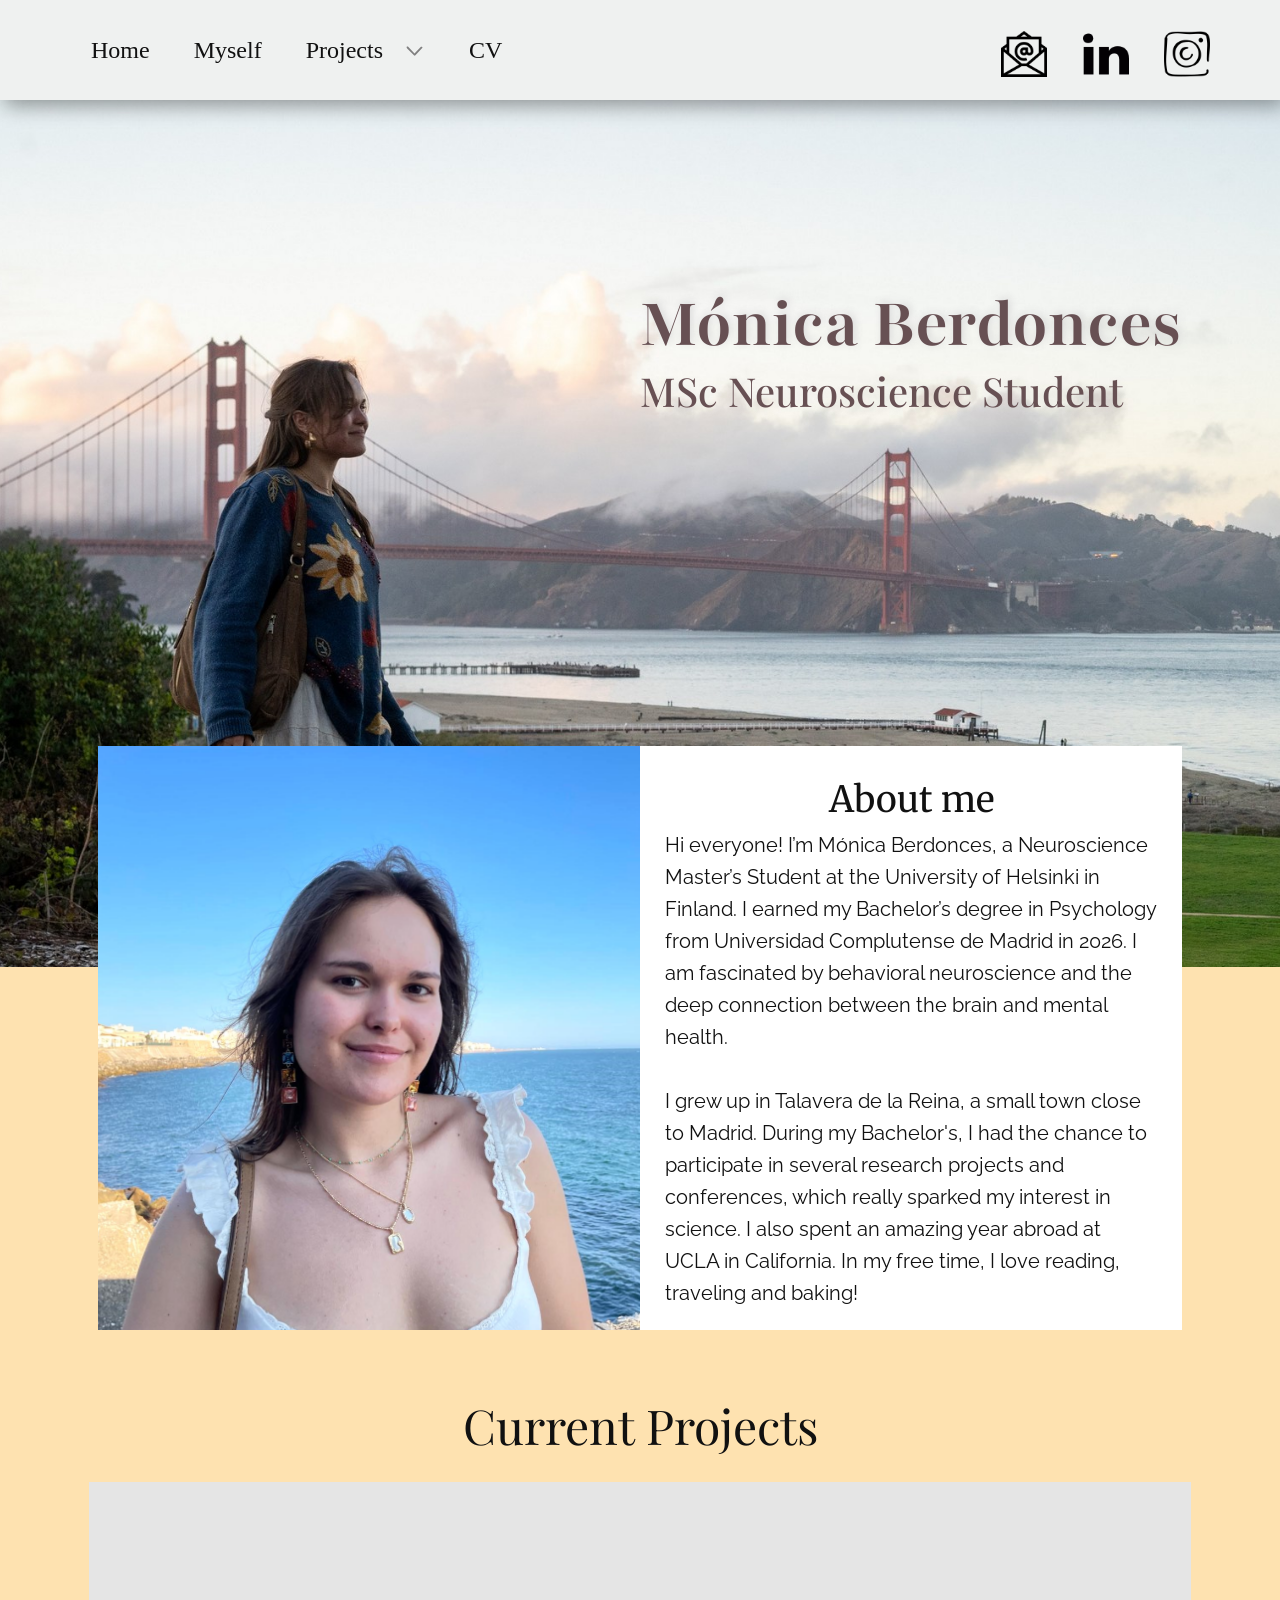
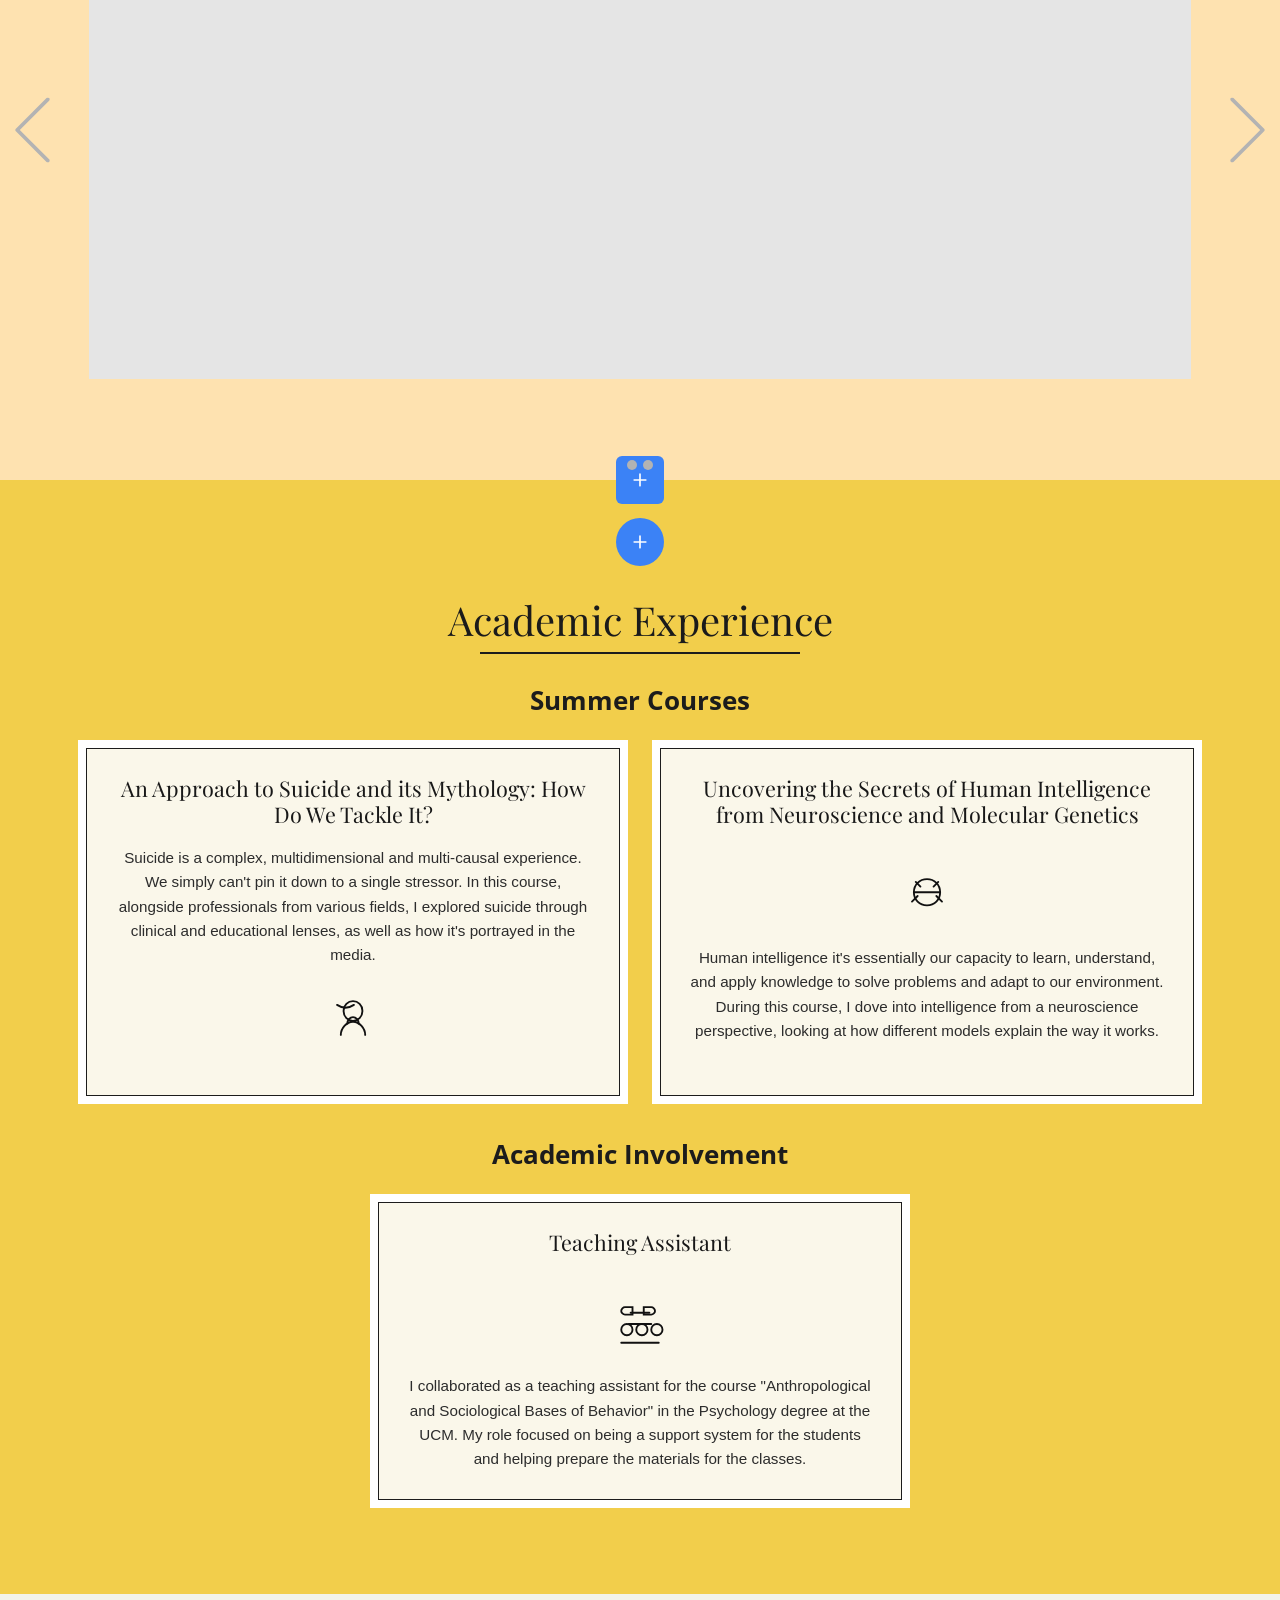
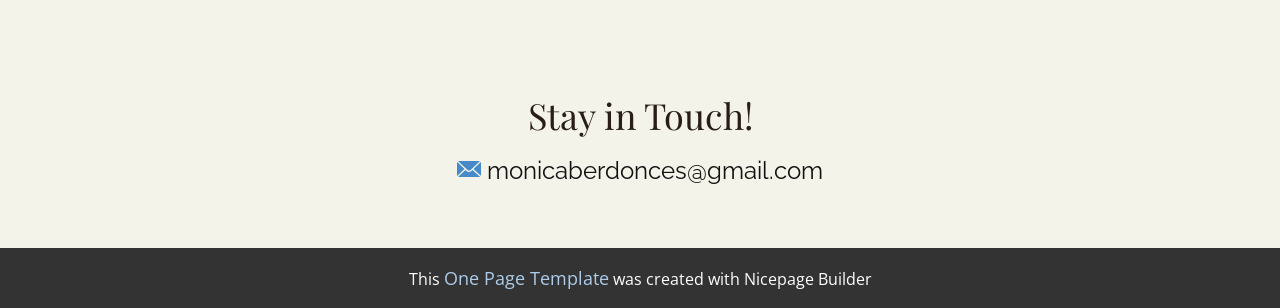
==== commit 0f52bd91: "Add files via upload" ====
--- a/index.html
+++ b/index.html
@@ -1,4 +1,4 @@
-﻿<!DOCTYPE html>
+<!DOCTYPE html>
 <html style="font-size: 16px;" lang="es"><head>
     <meta name="viewport" content="width=device-width, initial-scale=1.0">
     <meta charset="utf-8">
@@ -132,16 +132,11 @@
     </section>
     <section class="academic-experience" id="academic-experience">
       <div class="academic-experience__topbar">
-        <div class="academic-experience__topbar-row">
-          <div class="academic-experience__topbar-icon academic-experience__topbar-icon--left" aria-hidden="true">
-            <svg viewBox="0 0 24 24" fill="none" xmlns="http://www.w3.org/2000/svg"><path d="M12 5v14M5 12h14" stroke="currentColor" stroke-width="2" stroke-linecap="round"/></svg>
-          </div>
-          <h1>Academic Experience</h1>
+        <div class="academic-experience__topbar-icon academic-experience__topbar-icon--left" aria-hidden="true">
+          <svg viewBox="0 0 24 24" fill="none" xmlns="http://www.w3.org/2000/svg"><path d="M12 5v14M5 12h14" stroke="currentColor" stroke-width="2" stroke-linecap="round"/></svg>
         </div>
-        <div class="academic-experience__topbar-row academic-experience__topbar-row--bottom">
-          <div class="academic-experience__topbar-icon academic-experience__topbar-icon--center" aria-hidden="true">
-            <svg viewBox="0 0 24 24" fill="none" xmlns="http://www.w3.org/2000/svg"><path d="M12 5v14M5 12h14" stroke="currentColor" stroke-width="2" stroke-linecap="round"/></svg>
-          </div>
+        <div class="academic-experience__topbar-icon academic-experience__topbar-icon--center" aria-hidden="true">
+          <svg viewBox="0 0 24 24" fill="none" xmlns="http://www.w3.org/2000/svg"><path d="M12 5v14M5 12h14" stroke="currentColor" stroke-width="2" stroke-linecap="round"/></svg>
         </div>
       </div>
       <div class="academic-experience__main">
@@ -161,10 +156,10 @@
             </div>
             <div class="course-card">
               <h4>Uncovering the Secrets of Human Intelligence from Neuroscience and Molecular Genetics</h4>
-              <p>Human intelligence is essentially our capacity to learn, understand, and apply knowledge to solve problems and adapt to our environment. During this course, I dove into intelligence from a neuroscience perspective, looking at how different models explain the way it works.</p>
               <div class="card-icon" aria-hidden="true">
                 <svg viewBox="0 0 64 64" fill="none" xmlns="http://www.w3.org/2000/svg"><path d="M18 28c0-8 6-14 14-14s14 6 14 14-6 14-14 14S18 36 18 28Z" stroke="currentColor" stroke-width="2" stroke-linecap="round" stroke-linejoin="round"/><path d="M18 28H46M25 22l-5-5M39 22l5-5M22 32l-6 6M42 32l6 6" stroke="currentColor" stroke-width="2" stroke-linecap="round" stroke-linejoin="round"/></svg>
               </div>
+              <p>Human intelligence it's essentially our capacity to learn, understand, and apply knowledge to solve problems and adapt to our environment. During this course, I dove into intelligence from a neuroscience perspective, looking at how different models explain the way it works.</p>
             </div>
           </div>
         </div>
@@ -175,7 +170,7 @@
             <div class="card-icon" aria-hidden="true">
               <svg viewBox="0 0 64 64" fill="none" xmlns="http://www.w3.org/2000/svg"><path d="M18 44a6 6 0 1 1 0-12 6 6 0 0 1 0 12Z" stroke="currentColor" stroke-width="2"/><path d="M34 44a6 6 0 1 1 0-12 6 6 0 0 1 0 12Z" stroke="currentColor" stroke-width="2"/><path d="M50 44a6 6 0 1 1 0-12 6 6 0 0 1 0 12Z" stroke="currentColor" stroke-width="2"/><path d="M12 52h40" stroke="currentColor" stroke-width="2" stroke-linecap="round"/><path d="M20 32h24" stroke="currentColor" stroke-width="2" stroke-linecap="round"/><path d="M22 20h20" stroke="currentColor" stroke-width="2" stroke-linecap="round"/><path d="M12 18c0-2 2-4 4-4h8v8h-8c-2 0-4-2-4-4ZM48 18c0-2-2-4-4-4h-8v8h8c2 0 4-2 4-4Z" stroke="currentColor" stroke-width="2" fill="none"/></svg>
             </div>
-            <p>I collaborated as a teaching assistant for the course 'Anthropological and Sociological Bases of Behavior' in the Psychology degree at the UCM. My role focused on being a support system for the students and helping prepare the materials for the classes.</p>
+            <p>I collaborated as a teaching assistant for the course "Anthropological and Sociological Bases of Behavior" in the Psychology degree at the UCM. My role focused on being a support system for the students and helping prepare the materials for the classes.</p>
           </div>
         </div>
       </div>
--- a/index.css
+++ b/index.css
@@ -236,4 +236,165 @@
 
 .u-section-3-2 .u-sheet-1 {
   min-height: 700px;
-}+}
+
+.academic-experience {
+  background: #f2ce4b;
+  padding: 0 18px 50px;
+  position: relative;
+}
+
+.academic-experience__topbar {
+  display: flex;
+  flex-direction: column;
+  align-items: center;
+  margin: 0 auto 32px;
+  padding: 0;
+  background: none;
+}
+
+.academic-experience__topbar-icon {
+  width: 48px;
+  height: 48px;
+  min-width: 48px;
+  min-height: 48px;
+  display: grid;
+  place-items: center;
+  background: #3b82f6;
+  border-radius: 6px;
+  color: #ffffff;
+}
+
+.academic-experience__topbar-icon--left {
+  margin-top: -24px;
+  z-index: 10;
+}
+
+.academic-experience__topbar-icon--center {
+  margin-top: 14px;
+  border-radius: 50% !important;
+}
+
+.academic-experience__topbar-icon svg {
+  width: 20px;
+  height: 20px;
+}
+
+.academic-experience__main {
+  max-width: 1140px;
+  margin: 0 auto;
+  padding: 0 8px;
+}
+
+.academic-experience__title-group {
+  text-align: center;
+  margin-bottom: 32px;
+}
+
+.academic-experience__title-group h2 {
+  font-family: 'Playfair Display', serif;
+  font-size: 2.5rem;
+  color: #1b1b1b;
+  margin: 0;
+}
+
+.academic-experience__title-underline {
+  width: 320px;
+  height: 1.5px;
+  background: #1c1c1c;
+  margin: 10px auto 0;
+}
+
+.academic-experience__subsection {
+  margin-bottom: 36px;
+}
+
+.academic-experience__subsection h3 {
+  font-family: 'Roboto', 'Open Sans', Arial, sans-serif;
+  font-size: 1.6rem;
+  font-weight: 700;
+  color: #1c1c1c;
+  text-align: center;
+  margin: 0 0 24px;
+}
+
+.summer-courses-grid {
+  display: grid;
+  grid-template-columns: repeat(2, minmax(0, 1fr));
+  gap: 24px;
+}
+
+.course-card,
+.involvement-card {
+  background: #FAF7EA;
+  border: 8px solid #ffffff;
+  box-shadow: inset 0 0 0 1px #1c1c1c;
+  border-radius: 0;
+  padding: 28px;
+  display: flex;
+  flex-direction: column;
+  align-items: center;
+  justify-content: flex-start;
+}
+
+.involvement-card {
+  max-width: 540px;
+  margin: 0 auto;
+}
+
+.course-card h4,
+.involvement-card h4 {
+  font-family: 'Playfair Display', serif;
+  font-size: 1.35rem;
+  color: #181818;
+  text-align: center;
+  margin: 0 0 18px;
+}
+
+.course-card p,
+.involvement-card p {
+  font-family: Arial, Helvetica, sans-serif;
+  font-size: 0.95rem;
+  line-height: 1.6;
+  color: #2c2c2c;
+  text-align: center;
+  margin: 0;
+}
+
+.card-icon {
+  display: flex;
+  justify-content: center;
+  margin: 20px 0;
+}
+
+.card-icon svg {
+  width: 60px;
+  height: 60px;
+  stroke: #1c1c1c;
+  fill: none;
+  stroke-width: 2.2;
+}
+
+@media (max-width: 960px) {
+  .summer-courses-grid {
+    grid-template-columns: 1fr;
+  }
+}
+
+@media (max-width: 575px) {
+  .academic-experience {
+    padding: 0 14px 30px;
+  }
+
+  .academic-experience__title-group h2 {
+    font-size: 2rem;
+  }
+
+  .academic-experience__title-underline {
+    width: 200px;
+  }
+
+  .academic-experience__subsection h3 {
+    font-size: 1.4rem;
+  }
+}
